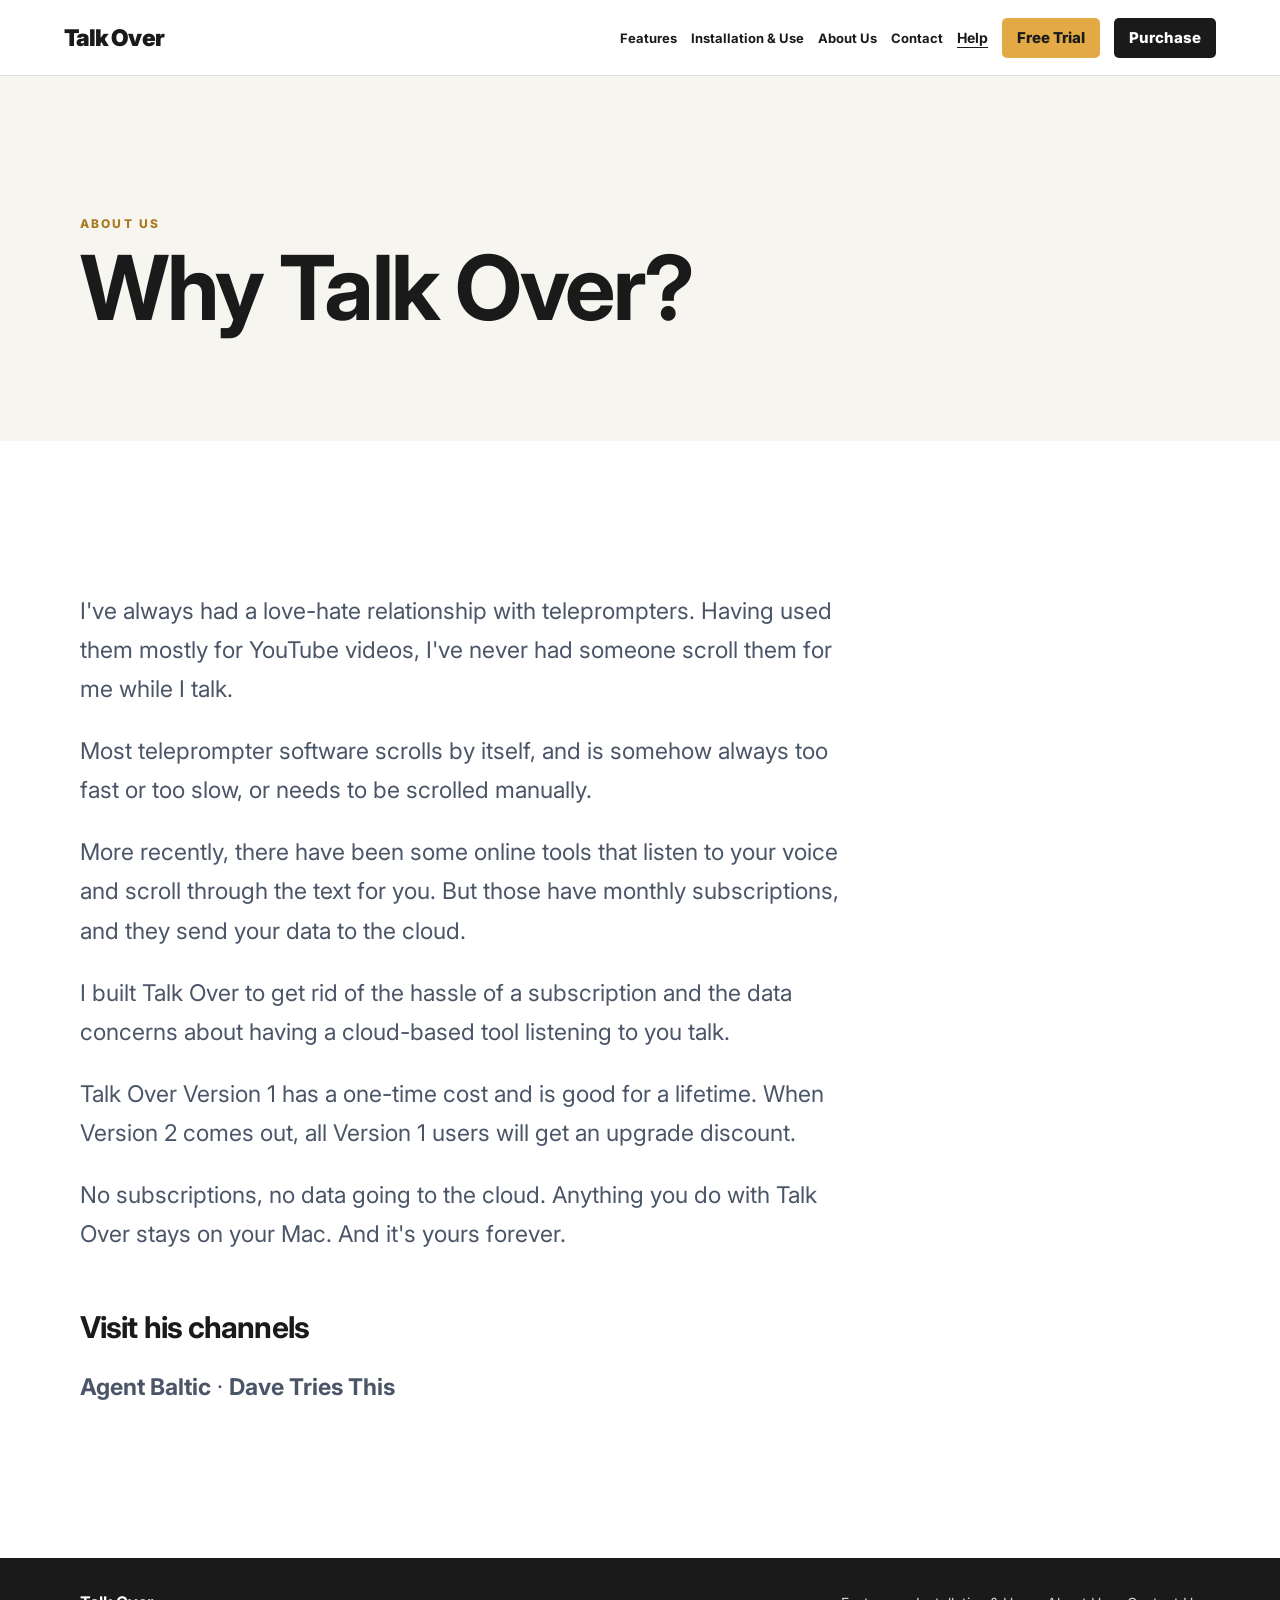
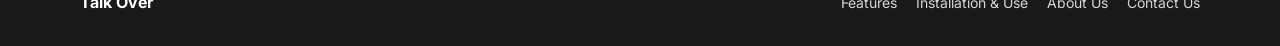
==== about.html @ 69bf217e "Publish the Talk Over site bundle and design brief Claude Design cannot read local iCloud files, so " ====
<!doctype html><html lang="en"><head><meta charset="utf-8"><meta name="viewport" content="width=device-width,initial-scale=1"><title>About Us - Talk Over</title><link rel="stylesheet" href="styles.css"></head><body class="site editorial inner-page">
<header class="bar"><a class="brand" href="index.html">Talk Over</a><nav class="nav"><a class="nav-link" href="features.html">Features</a><a class="nav-link" href="installation.html">Installation &amp; Use</a><a class="nav-link" href="about.html">About Us</a><a class="nav-link" href="contact.html">Contact</a><a class="help-link" href="contact.html">Help</a><a class="button nav-trial" href="https://resources.agentbaltic.com/b/UlS6B">Free Trial</a><a class="button nav-purchase" href="https://resources.agentbaltic.com/b/uxIl4">Purchase</a></nav></header>
<main><section class="page-hero"><div class="content-column"><p class="eyebrow">About Us</p><h1>Why Talk Over?</h1></div></section><section class="about-copy"><div class="content-column"><p>I've always had a love-hate relationship with teleprompters. Having used them mostly for YouTube videos, I've never had someone scroll them for me while I talk.</p><p>Most teleprompter software scrolls by itself, and is somehow always too fast or too slow, or needs to be scrolled manually.</p><p>More recently, there have been some online tools that listen to your voice and scroll through the text for you. But those have monthly subscriptions, and they send your data to the cloud.</p><p>I built Talk Over to get rid of the hassle of a subscription and the data concerns about having a cloud-based tool listening to you talk.</p><p>Talk Over Version 1 has a one-time cost and is good for a lifetime. When Version 2 comes out, all Version 1 users will get an upgrade discount.</p><p>No subscriptions, no data going to the cloud. Anything you do with Talk Over stays on your Mac. And it's yours forever.</p><h2>Visit his channels</h2><p><a href="https://youtube.com/@agentbaltic"><strong>Agent Baltic</strong></a> · <a href="https://youtube.com/@davetriesthis"><strong>Dave Tries This</strong></a></p></div></section></main><footer class="site-footer"><div class="content-column"><strong>Talk Over</strong><span><a href="features.html">Features</a><a href="installation.html">Installation &amp; Use</a><a href="about.html">About Us</a><a href="contact.html">Contact Us</a></span></div></footer></body></html>
---- styles.css ----
@import url('https://fonts.googleapis.com/css2?family=Inter:wght@400;500;600;700;800;900&display=swap');

:root { --ink:#1a1a1a; --amber:#e3a945; --cream:#f7f5f0; --slate:#4a5568; --teal:#2a9e76; --violet:#7a2eac; --rust:#b85c1a; }
* { box-sizing:border-box; }
body { margin:0; color:var(--ink); font-family:Inter,Arial,sans-serif; }
a { color:inherit; text-decoration:none; }
.selection-page { min-height:100vh; background:var(--cream); padding:clamp(32px,6vw,96px); }
.selection-page main { max-width:1280px; margin:auto; }
.eyebrow { color:#aa791f; font-size:12px; font-weight:800; letter-spacing:.18em; text-transform:uppercase; }
.selection-page h1 { max-width:900px; margin:18px 0; font-size:clamp(42px,6vw,84px); font-weight:900; letter-spacing:-.05em; line-height:.92; }
.intro { max-width:620px; color:var(--slate); font-size:18px; line-height:1.6; }
.directions { display:grid; grid-template-columns:repeat(3,1fr); gap:18px; margin-top:64px; }
.direction { min-height:390px; padding:28px; border:1px solid #d6d2c9; display:flex; flex-direction:column; justify-content:flex-end; border-radius:8px; transition:transform .2s ease; }
.direction:hover { transform:translateY(-4px); }
.direction-number { margin-bottom:auto; font-size:13px; font-weight:800; }
.direction h2 { margin:0; font-size:30px; letter-spacing:-.03em; }
.direction p { line-height:1.55; }
.view { font-size:14px; font-weight:800; text-decoration:underline; }
.direction-editorial { background:#fff; }
.direction-studio { background:#151515; color:#fff; box-shadow:inset 0 -6px var(--amber); }
.direction-hybrid { background:var(--amber); }

.site { background:#fff; }
.bar { min-height:76px; padding:0 clamp(20px,5vw,80px); display:flex; align-items:center; justify-content:space-between; border-bottom:1px solid #dedede; }
.brand { font-weight:900; font-size:23px; letter-spacing:-.04em; }
.nav { display:flex; gap:24px; align-items:center; font-size:14px; font-weight:700; }
.button { display:inline-flex; align-items:center; justify-content:center; min-height:48px; padding:0 21px; background:var(--ink); color:#fff; border-radius:5px; font-size:15px; font-weight:800; }
.button.amber { background:var(--amber); color:var(--ink); }
.button.outline { background:transparent; border:1px solid currentColor; }
.hero { padding:clamp(70px,10vw,150px) clamp(20px,8vw,140px); }
.hero-grid { max-width:1440px; margin:auto; display:grid; grid-template-columns:minmax(0,1fr) minmax(370px,.9fr); gap:clamp(40px,8vw,130px); align-items:center; }
.hero h1 { margin:16px 0 25px; font-size:clamp(52px,7.2vw,112px); font-weight:900; letter-spacing:-.06em; line-height:.89; }
.hero-copy { max-width:590px; color:var(--slate); font-size:clamp(18px,1.5vw,23px); letter-spacing:.01em; line-height:1.52; }
.actions { display:flex; flex-wrap:wrap; gap:12px; margin-top:32px; }
.meta { margin-top:18px; color:var(--slate); font-size:13px; }
.product-image { width:100%; aspect-ratio:4/3; object-fit:cover; border-radius:7px; display:block; }
.content-column { width:min(1120px, calc(100% - 40px)); margin-inline:auto; }
.feature-band { padding:clamp(54px,8vw,100px) 0; background:var(--cream); }
.feature-panel { display:grid; grid-template-columns:repeat(2,minmax(0,1fr)); gap:0 48px; background:#fff; border:1px solid #e2ded4; border-radius:8px; padding:clamp(26px,5vw,64px); }
.feature { padding:30px 0; border-top:3px solid var(--amber); }
.feature:nth-child(-n+2) { padding-top:0; }
.feature h2 { margin:10px 0 12px; font-size:clamp(25px,2.5vw,38px); letter-spacing:-.04em; line-height:1; }
.feature p { margin:0; color:var(--slate); line-height:1.6; }
.feature .eyebrow { margin:0; font-size:10px; }
.dark-reveal { padding:clamp(70px,9vw,130px) 0; background:#111; color:#fff; }
.dark-reveal .eyebrow { color:var(--amber); }
.dark-reveal h2 { max-width:890px; margin:16px 0 44px; font-size:clamp(42px,5vw,78px); letter-spacing:-.055em; line-height:.94; }
.screen { width:100%; border:1px solid #414141; border-radius:7px; display:block; }
.video-section { padding:clamp(54px,8vw,100px) 0; background:#fff; }
.video-placeholder { position:relative; min-height:min(58vw,590px); padding:clamp(35px,6vw,84px); display:flex; flex-direction:column; justify-content:flex-end; overflow:hidden; background:#171717; color:#fff; border-radius:8px; }
.video-placeholder:before { content:""; position:absolute; inset:0; border:1px solid #393939; border-radius:8px; }
.video-placeholder h2 { max-width:650px; margin:12px 0; font-size:clamp(34px,4.6vw,66px); letter-spacing:-.055em; line-height:.94; }
.video-placeholder p { max-width:460px; margin:0; color:#c5c5c5; line-height:1.6; }
.video-placeholder .eyebrow { color:var(--amber); }
.play-mark { position:absolute; top:34px; right:34px; display:grid; width:58px; height:58px; place-items:center; border:1px solid #767676; border-radius:50%; color:var(--amber); font-size:20px; }
.founder { padding:clamp(70px,10vw,145px) 0; }
.founder h2 { max-width:740px; margin:14px 0 25px; font-size:clamp(42px,5vw,72px); line-height:.94; letter-spacing:-.055em; }
.founder p { max-width:740px; color:var(--slate); font-size:20px; line-height:1.65; }

.editorial .hero { background:#fff; }
.editorial .product-wrap { position:relative; }
.editorial .product-wrap:before { content:'Voice-following teleprompter'; position:absolute; left:-42px; top:-20px; z-index:1; padding:9px 12px; background:var(--amber); font-weight:800; font-size:12px; letter-spacing:.08em; text-transform:uppercase; }
.studio { background:#0b0b0b; color:#fff; }
.studio .bar { border-color:#333; background:#101010; }
.studio .brand { color:#fff; }
.studio .hero { padding-bottom:80px; background:#0b0b0b; }
.studio .hero-copy, .studio .meta { color:#b9b9b9; }
.studio .hero-grid { grid-template-columns:1fr; }
.studio .hero-copy { max-width:670px; }
.studio .hero-visual { max-width:1150px; margin:0 auto; }
.studio .hero h1 { max-width:1050px; }
.studio .product-image { border:1px solid #3b3b3b; }
.studio .feature-band { background:#161616; color:#fff; }
.studio .feature p { color:#c0c0c0; }
.studio .founder { background:var(--cream); color:var(--ink); max-width:none; padding-left:max(20px,14vw); }
.hybrid .hero { background:var(--cream); padding-bottom:0; }
.hybrid .hero-grid { grid-template-columns:1.05fr .95fr; }
.hybrid .hero-visual { align-self:end; }
.hybrid .product-image { border-radius:8px 8px 0 0; }
.hybrid .announcement { background:var(--ink); color:#fff; text-align:center; padding:12px 20px; font-size:14px; font-weight:700; }
.hybrid .announcement strong { color:var(--amber); }
.hybrid .split-feature { display:grid; grid-template-columns:1fr 1fr; }
.hybrid .split-feature > div { min-height:360px; padding:clamp(40px,7vw,110px); }
.hybrid .split-feature .copy { background:var(--teal); }
.hybrid .split-feature h2 { font-size:clamp(38px,4vw,64px); line-height:.94; letter-spacing:-.05em; margin:0 0 22px; }
.hybrid .split-feature p { max-width:550px; font-size:18px; line-height:1.6; }
.hybrid .split-feature .image { background:#111; display:flex; align-items:center; }
.hybrid .split-feature img { width:100%; border-radius:6px; }
@media (max-width:780px) { .directions,.hero-grid,.feature-grid,.hybrid .hero-grid,.hybrid .split-feature,.feature-panel { grid-template-columns:1fr; } .directions { margin-top:35px; } .direction { min-height:250px; } .nav a:not(.button) { display:none; } .bar { min-height:64px; } .hero { padding-top:70px; } .editorial .product-wrap:before { left:12px; } .feature-panel { padding:28px; } .feature:nth-child(-n+2) { padding-top:30px; } .feature:first-child { padding-top:0; } .video-placeholder { min-height:78vw; } }

/* Talk Over editorial direction */
.editorial .bar { position:sticky; top:0; z-index:10; background:rgba(255,255,255,.96); }
.editorial .help-link { text-decoration:underline; text-underline-offset:4px; }
.editorial .nav .button { min-height:40px; padding:0 15px; }
.editorial .nav-trial, .editorial .trial-action { background:var(--amber); color:var(--ink); }
.editorial .nav-purchase { background:var(--ink); }
.editorial .hero h1 { letter-spacing:-.025em; line-height:.93; }
.hero-promise { max-width:600px; margin:18px 0 0; color:var(--ink); font-size:18px; font-weight:700; line-height:1.48; }
.editorial .feature-panel { display:grid; grid-template-columns:repeat(2,minmax(0,1fr)); gap:16px; padding:0; background:transparent; border:0; }
.editorial .feature { min-height:272px; padding:clamp(26px,4vw,48px); border:0; border-radius:8px; }
.editorial .feature:nth-child(1) { background:#fff; border:1px solid #e2ded4; }
.editorial .feature:nth-child(2) { background:#45e3a9; }
.editorial .feature:nth-child(3) { background:#a945e3; color:#fff; }
.editorial .feature:nth-child(4) { background:var(--amber); }
.editorial .feature h2 { margin:0 0 16px; font-size:clamp(27px,2.6vw,40px); letter-spacing:-.025em; line-height:1.04; }
.editorial .feature p { margin:0; color:var(--slate); line-height:1.6; }
.editorial .feature:nth-child(3) p { color:#fff; }
.interlude { padding:48px 0; background:#fff; }
.interlude-box { padding:clamp(30px,5vw,68px); background:var(--violet); color:#fff; border-radius:8px; }
.interlude-box p { max-width:780px; margin:0; font-size:clamp(25px,3.3vw,46px); font-weight:700; letter-spacing:-.02em; line-height:1.12; }
.founder h3 { margin:48px 0 14px; font-size:21px; letter-spacing:-.02em; }
.purchase-section { padding:clamp(70px,10vw,140px) 0; background:var(--cream); }
.purchase-section h2 { max-width:720px; margin:12px 0 38px; font-size:clamp(40px,5vw,72px); letter-spacing:-.04em; line-height:.94; }
.purchase-grid { display:grid; grid-template-columns:repeat(2,minmax(0,1fr)); gap:18px; }
.purchase-card { min-height:280px; padding:clamp(28px,5vw,52px); border-radius:8px; display:flex; flex-direction:column; align-items:flex-start; }
.purchase-card span { font-size:12px; font-weight:800; letter-spacing:.14em; text-transform:uppercase; }
.purchase-card h3 { margin:13px 0; font-size:38px; letter-spacing:-.04em; }
.purchase-card p { max-width:390px; margin:0; line-height:1.6; }
.purchase-card strong { margin-top:auto; padding-top:32px; text-decoration:underline; text-underline-offset:5px; }
.trial-card { background:#45e3a9; }
.purchase-card-paid { background:var(--ink); color:#fff; }
.purchase-card-paid p { color:#d9d9d9; }
@media (max-width:780px) { .editorial .nav { gap:9px; } .editorial .nav .button { padding:0 10px; font-size:12px; } .editorial .nav .help-link { display:block; font-size:12px; } .editorial .feature-panel,.purchase-grid { grid-template-columns:1fr; } .editorial .feature { min-height:0; } }

/* Supporting pages */
.editorial .nav { gap:14px; }
.editorial .nav-link { font-size:13px; }
.inner-page .page-hero { padding:clamp(74px,10vw,146px) 0 clamp(54px,7vw,96px); background:var(--cream); }
.page-hero h1 { max-width:940px; margin:15px 0 22px; font-size:clamp(52px,7vw,102px); line-height:.93; letter-spacing:-.025em; }
.page-hero p:not(.eyebrow) { max-width:700px; color:var(--slate); font-size:clamp(18px,2vw,24px); line-height:1.55; }
.feature-list { padding:clamp(54px,8vw,120px) 0; }
.feature-story { display:grid; grid-template-columns:minmax(0,.85fr) minmax(360px,1.15fr); gap:clamp(30px,7vw,110px); align-items:center; padding:clamp(48px,7vw,100px) 0; border-top:1px solid #dedede; }
.feature-story:first-child { padding-top:0; border-top:0; }
.feature-story.reverse { grid-template-columns:minmax(360px,1.15fr) minmax(0,.85fr); }
.feature-story.reverse > div { order:2; }
.feature-story h2 { margin:0 0 18px; font-size:clamp(34px,4vw,58px); letter-spacing:-.03em; line-height:.96; }
.feature-story p { margin:0; color:var(--slate); font-size:17px; line-height:1.68; }
.feature-story img { width:100%; border:1px solid #d6d6d6; border-radius:8px; box-shadow:0 18px 42px rgba(26,26,26,.12); }
.shot-placeholder { min-height:330px; padding:36px; display:flex; flex-direction:column; justify-content:flex-end; background:var(--ink); color:#fff; border-radius:8px; }
.shot-placeholder span { color:var(--amber); font-size:12px; font-weight:800; letter-spacing:.14em; text-transform:uppercase; }
.shot-placeholder strong { margin-top:10px; font-size:32px; letter-spacing:-.03em; }
.shot-placeholder p { margin:9px 0 0; color:#d4d4d4; }
.install-content { padding:clamp(54px,8vw,112px) 0; display:grid; gap:24px; }
.requirements,.install-steps,.install-shot { border-radius:8px; padding:clamp(28px,5vw,58px); }
.requirements { background:#45e3a9; }
.requirements h2,.install-steps h2,.install-shot h2 { margin:0 0 22px; font-size:clamp(32px,3.6vw,52px); letter-spacing:-.03em; }
.requirements dl { display:grid; grid-template-columns:repeat(2,minmax(0,1fr)); gap:18px 38px; margin:0; }
.requirements dt { font-weight:800; margin-bottom:5px; }
.requirements dd { margin:0; line-height:1.55; }
.install-steps { background:var(--cream); }
.install-steps ol { max-width:770px; margin:0; padding-left:24px; }
.install-steps li { padding:7px 0; font-size:18px; line-height:1.55; }
.install-steps p { max-width:830px; line-height:1.65; }
.note { margin-top:28px !important; padding:20px; background:#fff; border-left:4px solid var(--amber); }
.install-shot { display:grid; grid-template-columns:minmax(360px,1fr) minmax(0,.85fr); gap:clamp(28px,5vw,72px); align-items:center; background:var(--violet); color:#fff; }
.install-shot img { width:100%; border-radius:6px; border:1px solid rgba(255,255,255,.38); }
.install-shot p { color:#fff; line-height:1.65; }
.contact-panel { padding:clamp(54px,9vw,120px) 0; background:var(--ink); color:#fff; }
.contact-panel .content-column { display:grid; grid-template-columns:repeat(2,minmax(0,1fr)); gap:50px; }
.contact-panel h2 { margin:0 0 15px; font-size:clamp(32px,3.5vw,48px); letter-spacing:-.03em; }
.contact-panel p { color:#ddd; line-height:1.68; font-size:18px; }
.about-copy { padding:clamp(58px,10vw,148px) 0; }
.about-copy p { max-width:760px; color:var(--slate); font-size:clamp(18px,2vw,23px); line-height:1.7; }
.about-copy h2 { margin:55px 0 13px; font-size:30px; letter-spacing:-.03em; }
.site-footer { padding:34px 0; background:var(--ink); color:#fff; }
.site-footer .content-column { display:flex; justify-content:space-between; gap:28px; align-items:center; }
.site-footer span { display:flex; flex-wrap:wrap; gap:19px; color:#d7d7d7; font-size:14px; }
@media (max-width:1040px) { .editorial .nav-link { display:none; } }
@media (max-width:780px) { .inner-page .page-hero { padding-top:70px; } .feature-story,.feature-story.reverse,.install-shot,.contact-panel .content-column { grid-template-columns:1fr; } .feature-story.reverse > div { order:0; } .requirements dl { grid-template-columns:1fr; } .site-footer .content-column { display:block; } .site-footer span { margin-top:18px; } }

/* Installation walkthrough and support form */
.screen-guide { padding:clamp(60px,9vw,132px) 0; background:#f2f5f4; }
.screen-guide h2 { max-width:760px; margin:14px 0 38px; font-size:clamp(40px,5vw,70px); letter-spacing:-.03em; line-height:.96; }
.screen-grid { display:grid; grid-template-columns:repeat(2,minmax(0,1fr)); gap:20px; }
.screen-grid figure { margin:0; overflow:hidden; background:#fff; border:1px solid #d9dfdc; border-radius:8px; }
.screen-grid img { display:block; width:100%; border-bottom:1px solid #d9dfdc; }
.screen-grid figcaption { display:grid; gap:8px; padding:22px 24px 25px; }
.screen-grid figcaption strong { font-size:21px; letter-spacing:-.02em; }
.screen-grid figcaption span { color:var(--slate); line-height:1.55; }
.form-section { padding:clamp(60px,9vw,132px) 0; background:#f2f5f4; }
.contact-form { max-width:780px; display:grid; gap:21px; margin:0 auto; padding:clamp(28px,5vw,58px); background:#fff; border:1px solid #d9dfdc; border-radius:8px; }
.form-heading { margin-bottom:5px; }
.form-heading h2 { margin:0 0 10px; font-size:clamp(32px,4vw,52px); letter-spacing:-.03em; }
.form-heading p { max-width:570px; margin:0; color:var(--slate); line-height:1.58; }
.form-grid { display:grid; grid-template-columns:repeat(2,minmax(0,1fr)); gap:18px; }
.contact-form label { display:grid; gap:8px; color:var(--ink); font-weight:750; }
.contact-form input,.contact-form select,.contact-form textarea { width:100%; box-sizing:border-box; padding:13px 14px; border:1px solid #bdc3c0; border-radius:5px; background:#fff; color:var(--ink); font:inherit; font-weight:400; line-height:1.4; }
.contact-form textarea { resize:vertical; min-height:158px; }
.contact-form input:focus,.contact-form select:focus,.contact-form textarea:focus { outline:3px solid rgba(42,158,118,.28); outline-offset:2px; border-color:var(--teal); }
.contact-form .trial-action { justify-self:start; border:0; cursor:pointer; font:inherit; font-weight:800; }
.contact-form .trial-action:disabled { cursor:wait; opacity:.62; }
.form-status { min-height:24px; margin:0; color:var(--slate); font-weight:700; }
@media (max-width:780px) { .screen-grid,.form-grid { grid-template-columns:1fr; } .screen-guide h2 { margin-bottom:26px; } }
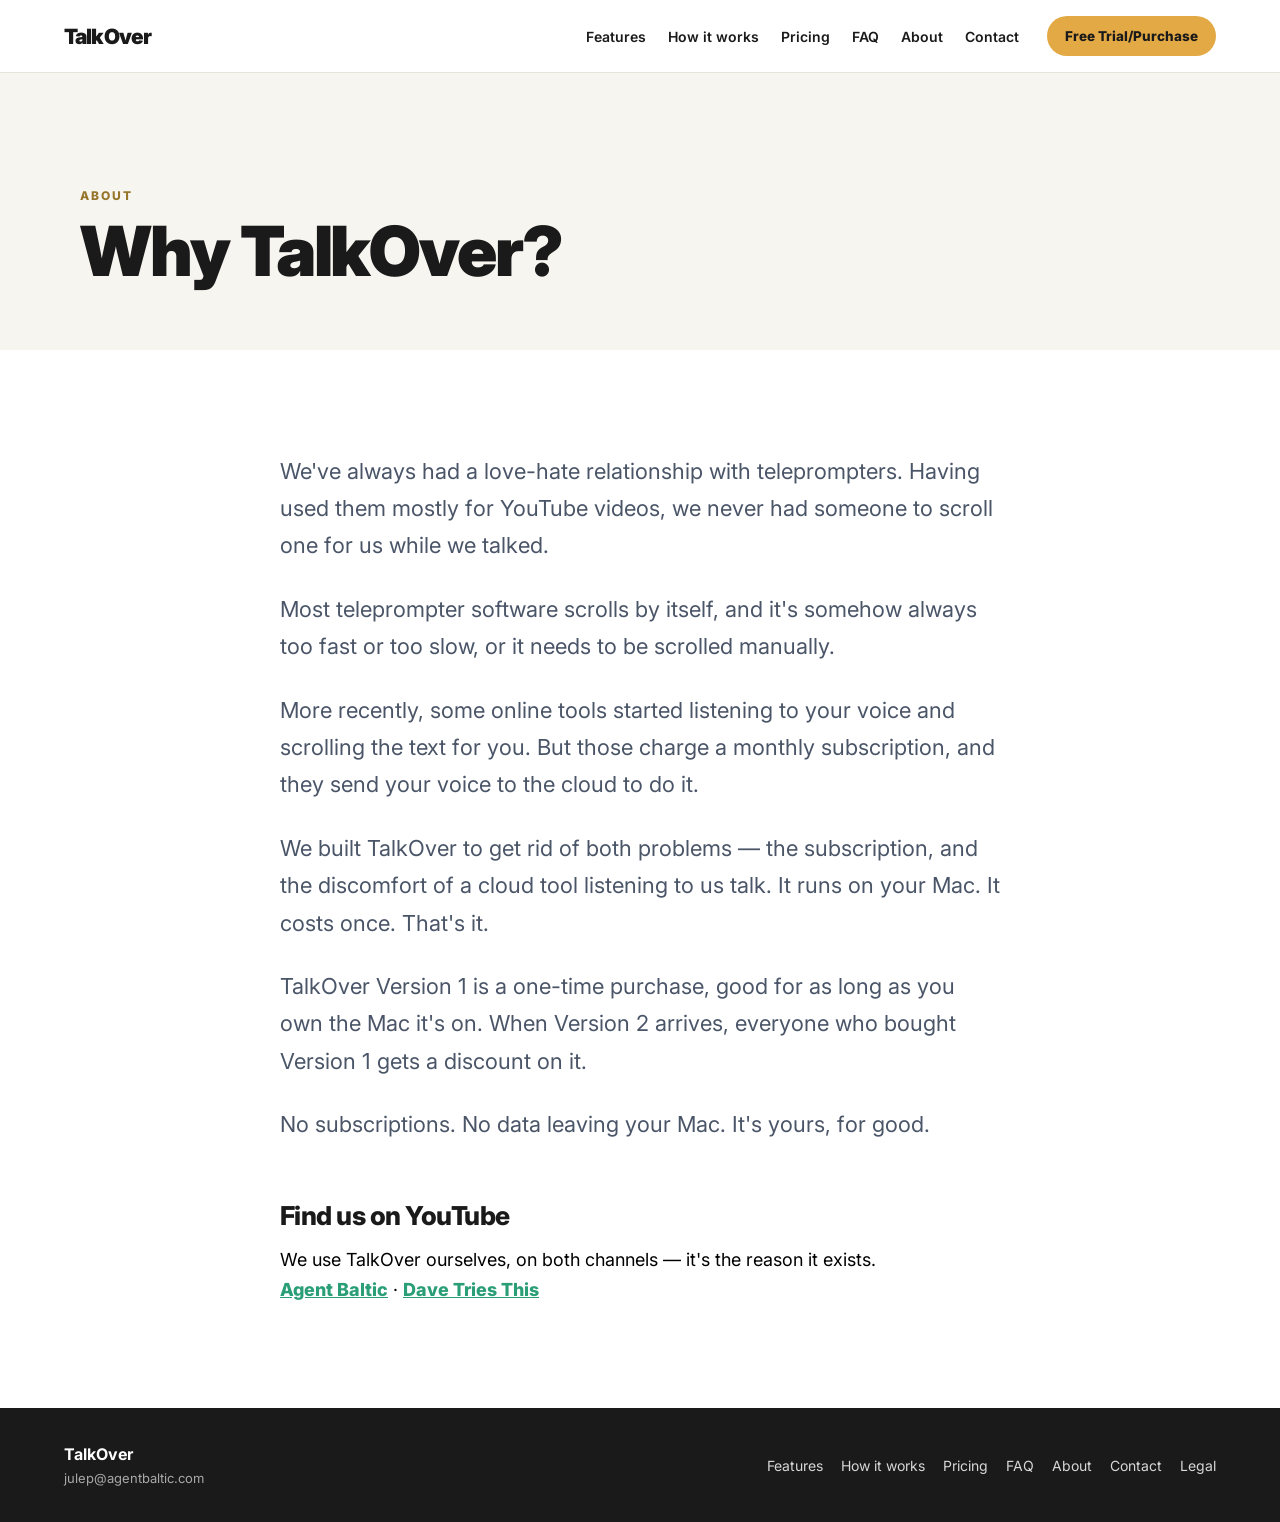
==== commit 21ae4f56: "Rebuild the marketing site as eight plain static pages The 1.0.3 handoff ships eight design referenc" ====
--- a/about.html
+++ b/about.html
@@ -1,3 +1,68 @@
-<!doctype html><html lang="en"><head><meta charset="utf-8"><meta name="viewport" content="width=device-width,initial-scale=1"><title>About Us - Talk Over</title><link rel="stylesheet" href="styles.css"></head><body class="site editorial inner-page">
-<header class="bar"><a class="brand" href="index.html">Talk Over</a><nav class="nav"><a class="nav-link" href="features.html">Features</a><a class="nav-link" href="installation.html">Installation &amp; Use</a><a class="nav-link" href="about.html">About Us</a><a class="nav-link" href="contact.html">Contact</a><a class="help-link" href="contact.html">Help</a><a class="button nav-trial" href="https://resources.agentbaltic.com/b/UlS6B">Free Trial</a><a class="button nav-purchase" href="https://resources.agentbaltic.com/b/uxIl4">Purchase</a></nav></header>
-<main><section class="page-hero"><div class="content-column"><p class="eyebrow">About Us</p><h1>Why Talk Over?</h1></div></section><section class="about-copy"><div class="content-column"><p>I've always had a love-hate relationship with teleprompters. Having used them mostly for YouTube videos, I've never had someone scroll them for me while I talk.</p><p>Most teleprompter software scrolls by itself, and is somehow always too fast or too slow, or needs to be scrolled manually.</p><p>More recently, there have been some online tools that listen to your voice and scroll through the text for you. But those have monthly subscriptions, and they send your data to the cloud.</p><p>I built Talk Over to get rid of the hassle of a subscription and the data concerns about having a cloud-based tool listening to you talk.</p><p>Talk Over Version 1 has a one-time cost and is good for a lifetime. When Version 2 comes out, all Version 1 users will get an upgrade discount.</p><p>No subscriptions, no data going to the cloud. Anything you do with Talk Over stays on your Mac. And it's yours forever.</p><h2>Visit his channels</h2><p><a href="https://youtube.com/@agentbaltic"><strong>Agent Baltic</strong></a> · <a href="https://youtube.com/@davetriesthis"><strong>Dave Tries This</strong></a></p></div></section></main><footer class="site-footer"><div class="content-column"><strong>Talk Over</strong><span><a href="features.html">Features</a><a href="installation.html">Installation &amp; Use</a><a href="about.html">About Us</a><a href="contact.html">Contact Us</a></span></div></footer></body></html>
+<!doctype html>
+<html lang="en">
+<head>
+<meta charset="utf-8">
+<meta name="viewport" content="width=device-width, initial-scale=1">
+<title>About — TalkOver</title>
+<link rel="preconnect" href="https://fonts.googleapis.com">
+<link href="https://fonts.googleapis.com/css2?family=Inter:wght@400;500;600;700;800;900&display=swap" rel="stylesheet">
+<style>
+  body { margin:0; font-family:Inter,Arial,sans-serif; -webkit-font-smoothing:antialiased; text-wrap:pretty; }
+  a { color:#2a9e76; } a:hover { color:#1f7a5a; }
+</style>
+</head>
+<body>
+<header style="position:sticky;top:0;z-index:20;background:rgba(255,255,255,.94);backdrop-filter:blur(8px);border-bottom:1px solid #e7e3d9;min-height:72px;padding:0 clamp(20px,5vw,64px);display:flex;align-items:center;justify-content:space-between;">
+  <a href="index.html" style="font-weight:900;font-size:21px;letter-spacing:-.04em;color:#1a1a1a;text-decoration:none;">TalkOver</a>
+  <nav style="display:flex;gap:22px;align-items:center;font-size:14px;font-weight:600;">
+    <a href="features.html" style="color:#1a1a1a;text-decoration:none;">Features</a>
+    <a href="how-it-works.html" style="color:#1a1a1a;text-decoration:none;">How it works</a>
+    <a href="pricing.html" style="color:#1a1a1a;text-decoration:none;">Pricing</a>
+    <a href="faq.html" style="color:#1a1a1a;text-decoration:none;">FAQ</a>
+    <a href="about.html" style="color:#1a1a1a;text-decoration:none;">About</a>
+    <a href="contact.html" style="color:#1a1a1a;text-decoration:none;">Contact</a>
+    <a href="pricing.html" style="margin-left:6px;display:inline-flex;align-items:center;height:40px;padding:0 18px;background:#e3a945;color:#1a1a1a;border-radius:100px;font-weight:800;text-decoration:none;font-size:13.5px;">Free Trial/Purchase</a>
+  </nav>
+</header>
+
+<main>
+  <section style="padding:clamp(64px,9vw,120px) clamp(20px,6vw,64px) clamp(40px,6vw,64px);background:#f7f5f0;">
+    <div style="max-width:1120px;margin:auto;">
+      <p style="color:#96742a;font-size:12px;font-weight:800;letter-spacing:.16em;text-transform:uppercase;margin:0;">About</p>
+      <h1 style="margin:14px 0 0;font-size:clamp(38px,5.4vw,72px);font-weight:900;letter-spacing:-.03em;line-height:1;color:#1a1a1a;">Why TalkOver?</h1>
+    </div>
+  </section>
+
+  <section style="padding:clamp(50px,8vw,110px) clamp(20px,6vw,64px);">
+    <div style="max-width:720px;margin:auto;">
+      <p style="color:#4a5568;font-size:clamp(18px,2vw,22px);line-height:1.7;margin:0 0 26px;">We've always had a love-hate relationship with teleprompters. Having used them mostly for YouTube videos, we never had someone to scroll one for us while we talked.</p>
+      <p style="color:#4a5568;font-size:clamp(18px,2vw,22px);line-height:1.7;margin:0 0 26px;">Most teleprompter software scrolls by itself, and it's somehow always too fast or too slow, or it needs to be scrolled manually.</p>
+      <p style="color:#4a5568;font-size:clamp(18px,2vw,22px);line-height:1.7;margin:0 0 26px;">More recently, some online tools started listening to your voice and scrolling the text for you. But those charge a monthly subscription, and they send your voice to the cloud to do it.</p>
+      <p style="color:#4a5568;font-size:clamp(18px,2vw,22px);line-height:1.7;margin:0 0 26px;">We built TalkOver to get rid of both problems — the subscription, and the discomfort of a cloud tool listening to us talk. It runs on your Mac. It costs once. That's it.</p>
+      <p style="color:#4a5568;font-size:clamp(18px,2vw,22px);line-height:1.7;margin:0 0 26px;">TalkOver Version 1 is a one-time purchase, good for as long as you own the Mac it's on. When Version 2 arrives, everyone who bought Version 1 gets a discount on it.</p>
+      <p style="color:#4a5568;font-size:clamp(18px,2vw,22px);line-height:1.7;margin:0;">No subscriptions. No data leaving your Mac. It's yours, for good.</p>
+
+      <h2 style="margin:56px 0 14px;font-size:26px;font-weight:800;letter-spacing:-.02em;color:#1a1a1a;">Find us on YouTube</h2>
+      <p style="margin:0;font-size:18px;line-height:1.7;">We use TalkOver ourselves, on both channels — it's the reason it exists.<br>
+        <a href="https://youtube.com/@agentbaltic" style="font-weight:800;">Agent Baltic</a> · <a href="https://youtube.com/@davetriesthis" style="font-weight:800;">Dave Tries This</a>
+      </p>
+    </div>
+  </section>
+</main>
+
+<footer style="padding:36px clamp(20px,6vw,64px);background:#1a1a1a;color:#fff;">
+  <div style="max-width:1240px;margin:auto;display:flex;flex-wrap:wrap;justify-content:space-between;gap:20px;align-items:center;">
+    <div><strong style="font-size:16px;">TalkOver</strong><div style="margin-top:6px;color:#a8a8a8;font-size:13px;"><a href="mailto:julep@agentbaltic.com" style="color:#a8a8a8;text-decoration:none;">julep@agentbaltic.com</a></div></div>
+    <div style="display:flex;flex-wrap:wrap;gap:18px;color:#d7d7d7;font-size:14px;">
+      <a href="features.html" style="color:#d7d7d7;text-decoration:none;">Features</a>
+      <a href="how-it-works.html" style="color:#d7d7d7;text-decoration:none;">How it works</a>
+      <a href="pricing.html" style="color:#d7d7d7;text-decoration:none;">Pricing</a>
+      <a href="faq.html" style="color:#d7d7d7;text-decoration:none;">FAQ</a>
+      <a href="about.html" style="color:#d7d7d7;text-decoration:none;">About</a>
+      <a href="contact.html" style="color:#d7d7d7;text-decoration:none;">Contact</a>
+      <a href="legal.html" style="color:#d7d7d7;text-decoration:none;">Legal</a>
+    </div>
+  </div>
+</footer>
+</body>
+</html>
